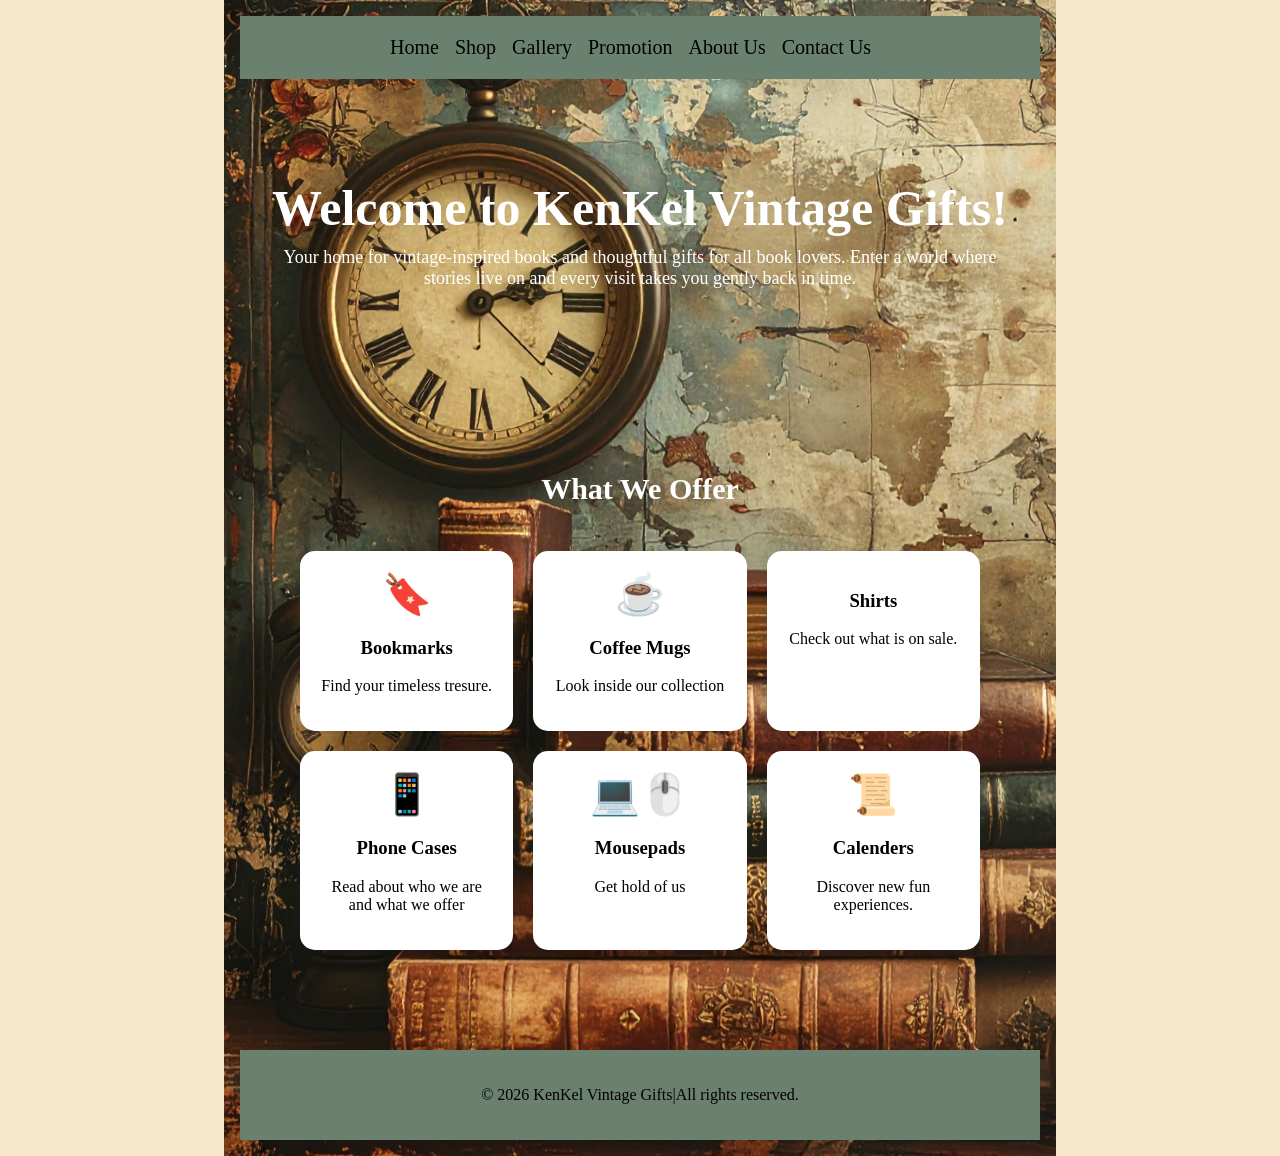
==== index.html @ f604f3a7 "80% done" ====
<!DOCTYPE html>
<html lang="en">
<head>
  <meta charset="UTF-8">
  <title>KenKel Gifts</title>
  <meta name="viewport" content="width=device-width, initial-scale=1.0">

 
 <link rel="stylesheet" href="index.css">
</head>

<body>
<body style="background-image: url('image002.png');">

<div class="navbar">
  <nav>
    <a href="index.html">Home</a>
    <a href="shop.html">Shop</a>
    <a href="gallery.html">Gallery</a>
    <a href="promotions.html">Promotion</a>
    <a href="about-us.html">About Us</a>
    <a href="contact-us.html">Contact Us</a>

  </nav>
</div>


<div class="hero">
  <h1>Welcome to KenKel Vintage Gifts!</h1>
  <p>Your home for vintage-inspired books and thoughtful gifts for all book lovers. Enter a world where stories live on and every visit takes you gently back in time.</p>
</div>

<div class="section">
  <h2>What We Offer</h2>

  <div class="cards">

    <div class="card">
      <div class="emoji">🔖</div>
      <h3>Bookmarks</h3> 
      <p>Find your timeless tresure.</p>
    </div>

    <div class="card">
      <div class="emoji">☕</div>
      <h3>Coffee Mugs</h3>
      <p>Look inside our collection</p>
    </div>

    <div class="card">
      <div class="emoji"></div>
      <h3>Shirts</h3>
      <p>Check out what is on sale.</p>
    </div>

    <div class="card">
      <div class="emoji">📱</div>
      <h3>Phone Cases</h3>
      <p>Read about who we are and what we offer</p>
    </div>
<div class="card">
      <div class="emoji">💻🖱️</div>
      <h3>Mousepads</h3>
      <p>Get hold of us </p>
    </div>

    <div class="card">
      <div class="emoji">📜</div>
      <h3>Calenders</h3>
      <p>Discover new fun experiences.</p>
    </div>
  </div>
</div>


<footer>
  <p>© 2026 KenKel Vintage Gifts|All rights reserved. </p>
</footer>

</body>
</html>
---- index.css ----
html { background: #F5E6CC;}
body { background: #6B8170; width: 800px; margin: 0 auto; padding: 1rem;
  
 

body {
  margin: 0;
  font-family: Arial, bold sans-serif;
  background: linear-gradient(135deg, #ffecd2, #fcb69f);
  color: #135deg;
}

.navbar {
  display: flex;
  padding: 20px 150px;
  font-size: 20px;
  background: #6B8170;
  backdrop-filter: blur(60px);
  position: sticky;
  top: 0;
}

.navbar a {
  text-decoration: none;
  color: black;
  display: inline-block;

}
.navbar nav {
  display: flex;
  gap: 16px;
}
.navbar a:hover {
  color: #ff9900;
}

.logo {
  font-weight: bold;
  font-size: 18px;
}

.nav-links a {
  margin-left: 40px;
  text-decoration: none;
  color: #ff5e78;
}

.hero {
  text-align: center;
  padding: 100px 20px;
  color: white
}

.hero h1 {
  font-size: 50px;
  margin: 0;
  color: white;
}

.hero p {
  font-size: 18px;
  margin-top: 10px;
}

.hero button {
  margin-top: 20px;
  padding: 12px 20px;
  border: none;
  background: #ff5e78;
  color: white;
  font-size: 16px;
  border-radius: 25px;
  cursor: pointer;
}

.hero button:hover {
  background: #ff2e63;
}


.section {
  padding: 40px;
  text-align: center;
}

.section h2 {
  font-size: 30px;
  color: white;
}


.cards {
  display: grid;
  grid-template-columns: repeat(auto-fit, minmax(200px, 1fr));
  gap: 20px;
  padding: 20px;
}

.card {
  background: white;
  padding: 20px;
  border-radius: 15px;
  transition: transform 0.3s;
  box-shadow: 0 8px 15px rgba(0,0,0,0.1);
}

.card:hover {
  transform: scale(1.05);
}

.emoji {
  font-size: 40px;
}


footer {
  text-align: center;
  padding: 20px;
  background:  #6B8170;
  margin-top: 40px;


}
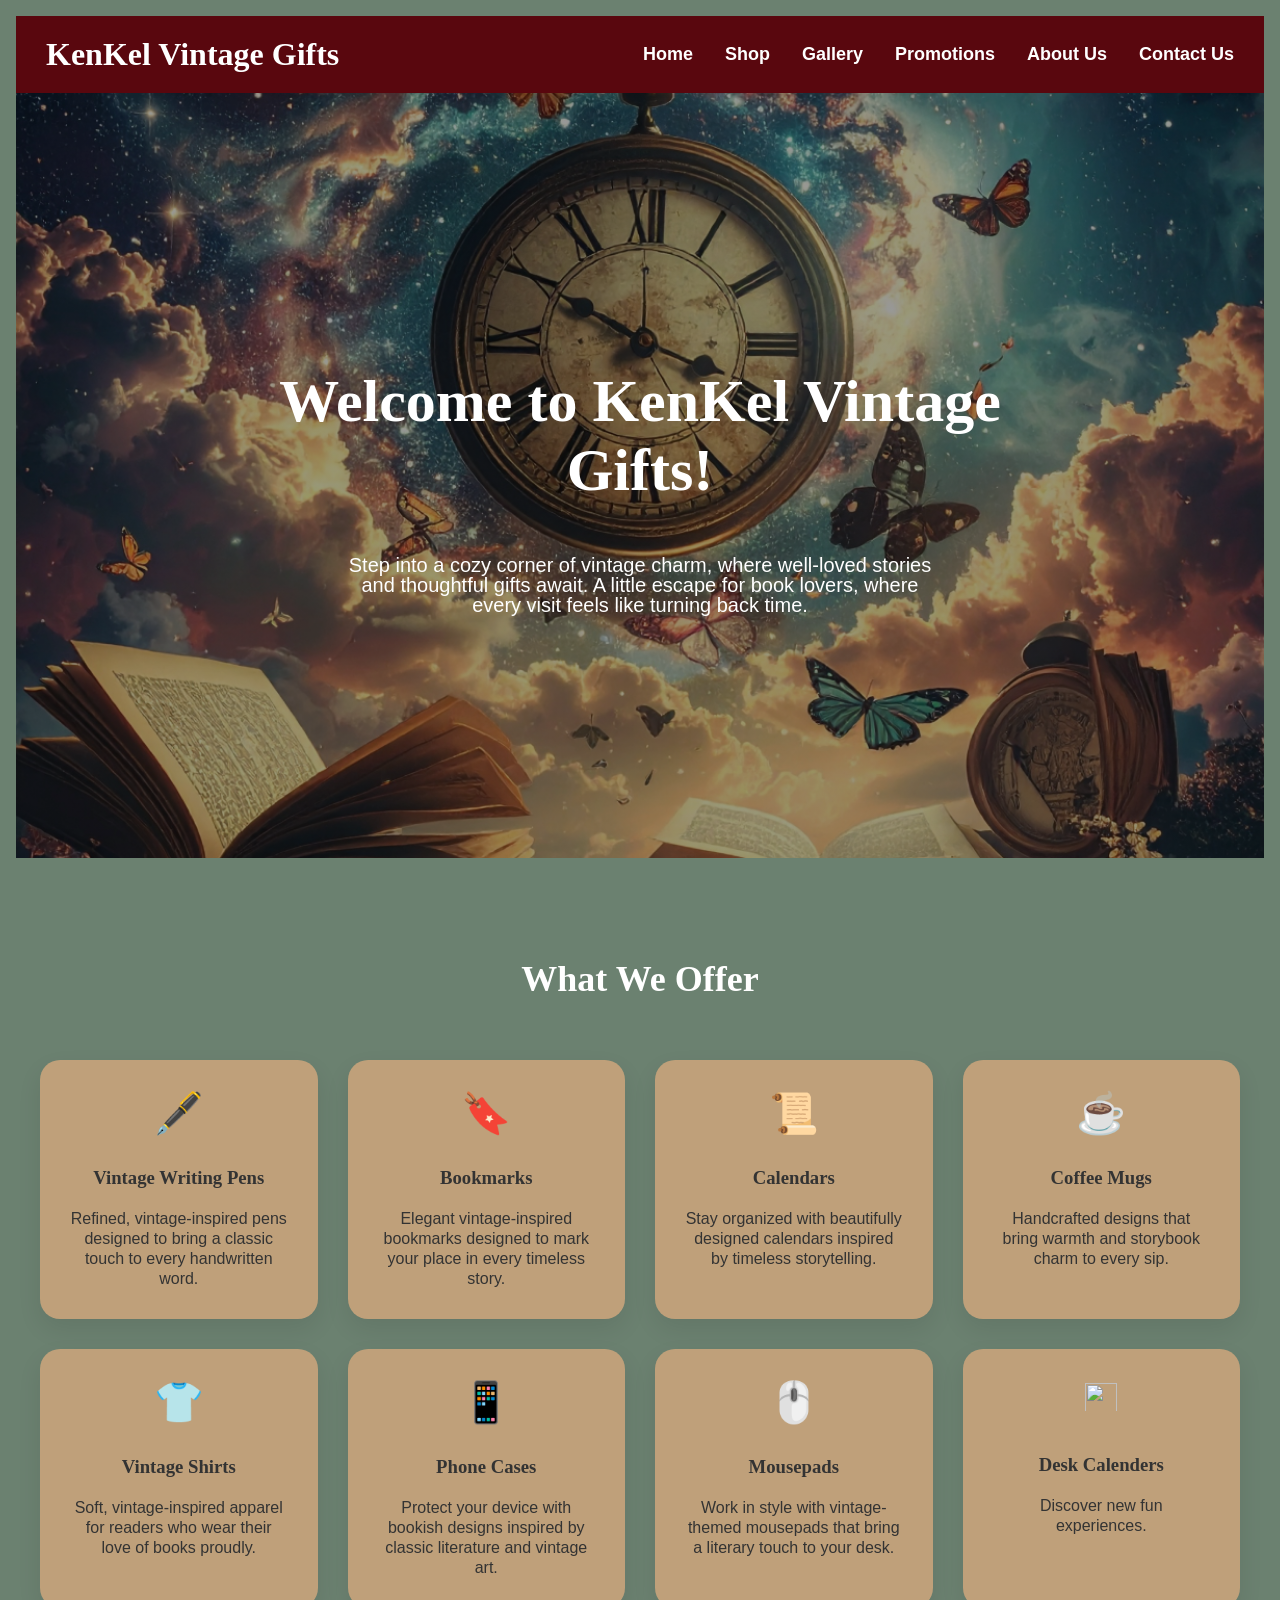
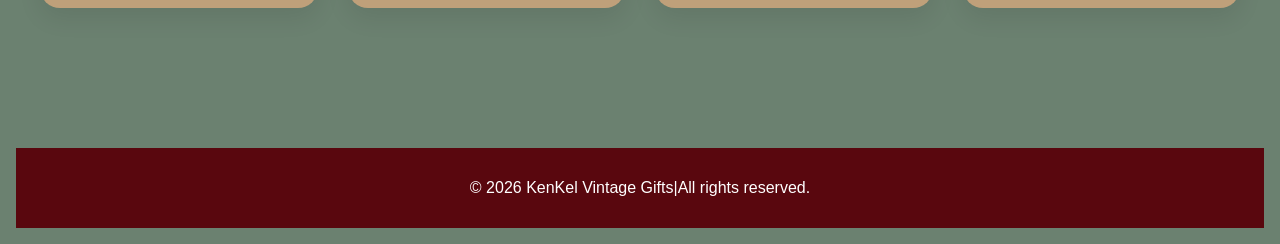
==== commit ba142cb1: "combined css" ====
--- a/index.html
+++ b/index.html
@@ -1,81 +1,96 @@
 <!DOCTYPE html>
 <html lang="en">
+
 <head>
   <meta charset="UTF-8">
-  <title>KenKel Gifts</title>
   <meta name="viewport" content="width=device-width, initial-scale=1.0">
 
- 
- <link rel="stylesheet" href="index.css">
+  <title>KenKel Vintage Gifts | Vintage Books & Unique Gifts</title>
+
+  <meta name="description" content="Welcome to KenKel Vintage Gifts. Explore vintage-inspired books, bookmarks, mugs, and unique gifts for book lovers.">
+
+ <link rel="stylesheet" href="Index2.css">
 </head>
 
+
 <body>
-<body style="background-image: url('image002.png');">
 
 <div class="navbar">
-  <nav>
+  <div class="logo">KenKel Vintage Gifts</div>
+
+  <nav class="nav-links">
     <a href="index.html">Home</a>
     <a href="shop.html">Shop</a>
     <a href="gallery.html">Gallery</a>
-    <a href="promotions.html">Promotion</a>
+    <a href="promotions.html">Promotions</a>
     <a href="about-us.html">About Us</a>
     <a href="contact-us.html">Contact Us</a>
-
   </nav>
 </div>
 
-
 <div class="hero">
   <h1>Welcome to KenKel Vintage Gifts!</h1>
-  <p>Your home for vintage-inspired books and thoughtful gifts for all book lovers. Enter a world where stories live on and every visit takes you gently back in time.</p>
+  <p>Step into a cozy corner of vintage charm, where well-loved stories and thoughtful gifts await. A little escape for book lovers, where every visit feels like turning back time.</p>
 </div>
 
 <div class="section">
   <h2>What We Offer</h2>
 
   <div class="cards">
+ <div class="card">
+<div class="emoji">🖋️</div>
+  <h3>Vintage Writing Pens</h3> 
+    <p>Refined, vintage-inspired pens designed to bring a classic touch to every handwritten word.</p>
+</div>
 
     <div class="card">
-      <div class="emoji">🔖</div>
-      <h3>Bookmarks</h3> 
-      <p>Find your timeless tresure.</p>
-    </div>
+  <div class="emoji">🔖</div>
+  <h3>Bookmarks</h3> 
+  <p>Elegant vintage-inspired bookmarks designed to mark your place in every timeless story.</p>
+</div>
 
     <div class="card">
-      <div class="emoji">☕</div>
-      <h3>Coffee Mugs</h3>
-      <p>Look inside our collection</p>
-    </div>
+  <div class="emoji">📜</div>
+  <h3>Calendars</h3>
+  <p>Stay organized with beautifully designed calendars inspired by timeless storytelling.</p>
+</div>
+
+ <div class="card">
+  <div class="emoji">☕</div>
+  <h3>Coffee Mugs</h3>
+  <p>Handcrafted designs that bring warmth and storybook charm to every sip.</p>
+</div>
 
     <div class="card">
-      <div class="emoji"></div>
-      <h3>Shirts</h3>
-      <p>Check out what is on sale.</p>
-    </div>
+  <div class="emoji">👕</div>
+  <h3>Vintage Shirts</h3>
+  <p>Soft, vintage-inspired apparel for readers who wear their love of books proudly.</p>
+</div>
 
     <div class="card">
-      <div class="emoji">📱</div>
-      <h3>Phone Cases</h3>
-      <p>Read about who we are and what we offer</p>
-    </div>
+  <div class="emoji">📱</div>
+  <h3>Phone Cases</h3>
+  <p>Protect your device with bookish designs inspired by classic literature and vintage art.</p>
+</div>
+
 <div class="card">
-      <div class="emoji">💻🖱️</div>
-      <h3>Mousepads</h3>
-      <p>Get hold of us </p>
-    </div>
+  <div class="emoji">🖱️</div>
+  <h3>Mousepads</h3>
+  <p>Work in style with vintage-themed mousepads that bring a literary touch to your desk.</p>
+</div>
 
     <div class="card">
-      <div class="emoji">📜</div>
-      <h3>Calenders</h3>
+      <div class="emoji">
+  <img src="images00.png">
+</div>
+      <h3>Desk Calenders</h3>
       <p>Discover new fun experiences.</p>
     </div>
   </div>
 </div>
 
 
-<footer>
+</body><footer>
   <p>© 2026 KenKel Vintage Gifts|All rights reserved. </p>
 </footer>
-
-</body>
 </html>
--- a/Index2.css
+++ b/Index2.css
@@ -0,0 +1,672 @@
+/* RESET */
+* {
+  margin: 0;
+  padding: 0;
+  box-sizing: border-box;
+}
+
+/* BASE */
+body {
+  font-family: Arial, sans-serif;
+  background: #fdf6f0;
+  color: #333;
+}
+
+/* NAVBAR */
+.navbar {
+  display: flex;
+  align-items: center;
+  justify-content: space-between;
+  background: #59070E;
+  color: white;
+  padding: 20px 30px;
+  position: sticky;
+  top: 0;
+  flex-wrap: wrap;
+}
+
+.logo {
+  font-size: 22px;
+  font-weight: bold;
+}
+
+.nav-links {
+  display: flex;
+  align-items: center;
+  gap: 20px;
+  flex-wrap: wrap;
+}
+
+.navbar a {
+  text-decoration: none;
+  color: white;
+  font-size: 18px;
+}
+
+.navbar a:hover {
+  color: #ffd27f;
+}
+
+.search-bar input {
+  padding: 8px;
+  width: 250px;
+  max-width: 100%;
+  border-radius: 4px;
+  border: none;
+}
+
+.cart {
+  background:#D26C3C;
+  padding: 8px 12px;
+  border-radius: 5px;
+  cursor: pointer;
+}
+
+/* HERO */
+.hero {
+  min-height: 85vh;
+  display: flex;
+  flex-direction: column;
+  justify-content: center;
+  align-items: center;
+  text-align: center;
+
+  padding: 40px 20px;
+
+  background: linear-gradient(rgba(0,0,0,0.4), rgba(0,0,0,0.4)),
+              url("image38.png") center/cover no-repeat;
+
+  color: white;
+}
+
+.hero h1 {
+  font-size: 60px;
+  max-width: 900px;
+  color: white;
+}
+
+.hero p {
+  font-size: 20px;
+  margin-top: 20px;
+  max-width: 600px;
+  color: white;
+}
+
+/* SECTION */
+.section {
+  padding: 80px 20px;
+  text-align: center;
+}
+
+.section h2 {
+  font-size: 36px;
+  margin-bottom: 40px;
+  color:white;
+}
+
+/* CARDS */
+.cards {
+  max-width: 1200px;
+  margin: 0 auto;
+
+  display: grid;
+  grid-template-columns: repeat(auto-fit, minmax(250px, 1fr));
+  gap: 30px;
+}
+
+.card {
+  background:#BFA07A;
+  padding: 30px;
+  border-radius: 20px;
+  text-align: center;
+
+  box-shadow: 0 10px 25px rgba(0,0,0,0.08);
+  transition: all 0.3s ease;
+}
+
+.card:hover {
+  transform: translateY(-8px);
+}
+
+.emoji {
+  font-size: 40px;
+  margin-bottom: 10px;
+}
+
+.emoji img {
+  width: 32px;
+  height: 32px;
+  object-fit: contain;
+}
+
+.logo {
+  font-size: 12px;
+  font-weight: bold;
+  color: white;
+}
+
+.search-bar input {
+  padding: 8px;
+  width: 250px;
+  max-width: 100%;
+  border-radius: 4px;
+  border: none;
+}
+
+.nav-links {
+  display: flex;
+  align-items: center;
+  gap: 20px;
+  flex-wrap: wrap;
+}
+
+/* PRODUCTS GRID */
+.products {
+  display: grid;
+  grid-template-columns: repeat(auto-fit, minmax(220px, 1fr));
+  gap: 2rem;
+  padding: 20px;
+}
+
+.product {
+  background: #EDDFCA;
+  border-radius: 2rem;
+  overflow: hidden;
+  transition: 0.3s;
+  position: relative;
+}
+
+.product:hover {
+  transform: translateY(-6px);
+  box-shadow: 0 10px 20px rgba(0,0,0,0.15);
+}
+
+.product img {
+  width: 100%;
+  height: auto;
+}
+
+.product-content {
+  padding: 15px;
+}
+
+.price {
+  color: #59070E;
+  font-weight: bold;
+  margin: 10px 0;
+}
+
+.badge {
+  position: absolute;
+  top: 10px;
+  left: 10px;
+  background: #59070E;
+  color: white;
+  padding: 5px 8px;
+  font-size: 12px;
+  border-radius: 5px;
+}
+
+button {
+  width: 100%;
+  padding: 10px;
+  border: none;
+  background: #D26C3C;
+  cursor: pointer;
+  border-radius: 5px;
+}
+
+button:hover {
+  background: #f7ca00;
+}
+
+/* FOOTER */
+footer {
+  text-align: center;
+  padding: 30px;
+  background: #59070E;
+  color: white;
+  margin-top: 60px;
+}
+
+/* MOBILE */
+@media (max-width: 768px) {
+
+  .navbar {
+    flex-direction: column;
+    align-items: flex-start;
+  }
+
+  .search-bar input {
+    width: 100%;
+    margin: 10px 0;
+  }
+
+  .nav-links {
+    flex-direction: column;
+    align-items: flex-start;
+    gap: 10px;
+  }
+
+  .hero {
+    padding: 50px 20px;
+  }
+
+  .hero h1 {
+    font-size: 28px;
+  }
+
+  .hero p {
+    font-size: 16px;
+  }
+}
+
+h1 {
+  font-family: 'Trade Winds', cursive;
+  padding: 20px;
+  text-align: center;
+}
+h1 {
+  font-size: 2.5rem;
+}
+
+
+main {
+  grid-area: main;
+  background: #EDDFCA;
+  padding: 40px;
+}
+
+
+
+.gallery {
+  display: grid;
+  grid-template-columns: repeat(auto-fit, minmax(200px, 1fr));
+  gap: 15px;
+  padding: 20px;
+}
+
+.gallery img {
+  width: 100%;
+  height: 200px;
+  object-fit: cover;
+  border-radius: 8px;
+  transition: transform 0.3s;
+}
+
+.gallery img:hover {
+  transform: scale(1.05);
+}
+
+@media (max-width: 768px) {
+  body {
+    padding: 1rem;
+  }
+
+  h1 {
+    font-size: 1.8rem;
+  }
+
+  .gallery {
+    grid-template-columns: repeat(auto-fit, minmax(150px, 1fr));
+  }
+}
+
+
+@media (max-width: 480px) {
+  body {
+    padding: 0.5rem;
+  }
+
+  h1 {
+    font-size: 1.5rem;
+  }
+
+  .gallery {
+    grid-template-columns: 1fr 1fr;
+    gap: 10px;
+  }
+
+  .home-button {
+    display: block;
+    text-align: center;
+    margin: 10px auto;
+  }
+}
+
+body {
+  background: #6B8170;
+  margin: 0;
+  padding: 1rem;
+}
+
+/* Title */
+h1 {
+  text-align: center;
+  padding: 20px;
+  color: white;
+}
+
+/* Navigation */
+.nav {
+  text-align: center;
+  padding: 10px;
+  background: #007BFF;
+}
+
+.nav a {
+  color: white;
+  margin: 0 10px;
+  text-decoration: none;
+  font-weight: bold;
+}
+
+
+
+.promotions {
+  display: grid;
+  grid-template-columns: repeat(auto-fit, minmax(220px, 1fr));
+  gap: 10rem;
+  padding: 20px;
+}
+
+/* Cards */
+.promo-card {
+  background: #FFE3BB;
+  border-radius: 10px;
+  padding: 15px;
+  text-align: center;
+  box-shadow: 0 4px 10px rgba(0,0,0,0.1);
+}
+
+/* Images */
+.promo-card img {
+  width: 100%;
+  height: auto; 
+  border-radius: 8px;
+}
+
+/* Text */
+.promo-card h3 {
+  margin: 10px 0;
+  color: #333;
+}
+
+.discount {
+  color: #8C0327;
+  font-size: 18px;
+  margin: 5px 0;
+  font-weight: bold;
+}
+
+/* Button */
+.promo-card button {
+  padding: 10px;
+  border: none;
+  background: #D26C3C;
+  color: white;
+  border-radius: 5px;
+  cursor: pointer;
+  width: 100%; 
+}
+
+.banner .home-button {
+  position: absolute;
+  left: 15px;
+}
+.promo-card button:hover {
+  background: #0056b3;
+}
+
+@media (max-width: 600px) {
+  .banner {
+    font-size: 2rem;
+    padding: 25px 10px;
+  }
+
+  .nav a {
+    display: block;
+    margin: 5px 0;
+  }
+
+
+}
+
+@media (max-width: 600px) {
+  .banner .home-button {
+    position: static;
+    margin-bottom: 10px;
+  }
+
+  .banner {
+    flex-direction: column;
+  }
+}
+.logo {
+  font-size: 2rem;
+  font-weight: bold;
+  font-family: 'Trade Winds', cursive;
+}
+
+.nav-links {
+  display: flex;
+  gap:2rem;
+}
+
+.nav-links a {
+  color: white;
+  text-decoration: none;
+  font-weight: bold;
+}
+
+/* Headings */
+h1 {
+  font-family: 'Trade Winds', cursive;
+  text-align: center;
+  padding: 20px;
+  color: #3B2F2F;
+}
+
+h2, h3 {
+  font-family: 'Special Elite', cursive;
+  padding: 10px;
+}
+
+/* Text */
+p {
+  line-height: 1.6;
+}
+
+
+/* Layout container */
+.about-container {
+  display: flex;
+  flex-wrap: wrap; /* ✅ allows stacking */
+  max-width: 900px;
+  margin: auto;
+  background: #fff8e7;
+  border-radius: 10px;
+  overflow: hidden;
+  box-shadow: 0 4px 10px rgba(0,0,0,0.1);
+}
+
+/* Image side */
+.about-image {
+  flex: 1;
+  min-width: 250px;
+}
+
+.about-image img {
+  width: 100%;
+  height: auto; /* ✅ responsive fix */
+  display: block;
+}
+
+/* Text side */
+.about-text {
+  flex: 1;
+  min-width: 250px;
+  padding: 25px;
+}
+
+.about-text h2 {
+  margin-top: 0;
+  color: #4B2E2B;
+}
+
+.about-text p {
+  color: #555;
+}
+
+/* Optional sections */
+main {
+  background: #EDDFCA;
+  padding: 40px;
+}
+
+
+/* 📱 MOBILE FIX */
+@media (max-width: 700px) {
+
+  .about-container {
+    flex-direction: column;
+  }
+
+  header {
+    padding: 40px 20px;
+  }
+
+  main {
+    padding: 20px;
+  }
+
+  h1 {
+    font-size: 22px;
+  }
+}
+
+html { background: #F5E6CC;}
+body { background: #6B8170; width:1rem margin: 0 auto; padding: 1rem;
+
+
+
+  h1 { font-family: 'Trade Winds', cursive; padding: 30px}
+  h2 { font-family: 'special Elite', cursive; padding: 20px}
+  h3 { font-family: 'special Elite', cursive; padding: 20px}
+
+  @media (max-width: 400px) {
+    .container {
+      grid-template-columns: 1fr;
+      grid-template-rows: auto;
+      grid-template-areas:
+      "main";
+    }
+  }
+  p {
+    line-height: 20px;
+  }
+  main { grid-area: main; background: #EDDFCA; padding: 40px; }
+
+
+
+{
+  font-family: Arial, sans-serif;
+  margin: 0;
+  background: #f4f6f9;
+}
+
+h1 {
+  text-align: center;
+  padding: 20px;
+  color: #333;
+}
+
+/* Container */
+.contact-container {
+  display: flex;
+  flex-wrap: wrap;
+  max-width: 900px;
+  margin: auto;
+  background: #fff;
+  border-radius: 10px;
+  box-shadow: 0 4px 12px rgba(0,0,0,0.1);
+  overflow: hidden;
+}
+
+/* Left column (info with images) */
+.contact-info {
+  flex: 1;
+  padding: 20px;
+  background: #D26C3C;
+  color: black;
+}
+
+.contact-info h2 {
+  margin-top: 0;
+}
+
+.info-item {
+  display: flex;
+  align-items: center;
+  margin: 15px 0;
+}
+
+.info-item i {
+  font-size: 30px;
+  margin-right: 10px;
+  width: 25px;
+  text-align: center;
+}
+.social-icons a {
+  margin: 0 10px;
+  color: #333;
+  font-size:15px;
+  text-decoration: none;
+}
+
+.social-icons a:hover {
+  color: #0077b5; /* change on hover */
+}
+
+/* Right column (form) */
+.contact-form {
+  flex: 1;
+  padding: 20px;
+}
+
+.contact-form input,
+.contact-form textarea {
+  width: 100%;
+  padding: 10px;
+  margin: 10px 0;
+  border: 1px solid #ccc;
+  border-radius: 5px;
+}
+
+.contact-form button {
+  width: 100%;
+  padding: 10px;
+  background: #D26C3C;
+  color: white;
+  border: none;
+  border-radius: 5px;
+  cursor: pointer;
+}
+
+.contact-form button:hover {
+  background: #0056b3;
+}
+
+/* Responsive */
+@media (max-width: 700px) {
+  .contact-container {
+    flex-direction: column;
+  }
+}
+footer {
+  text-align: center;
+  padding: 30px;
+  background: #6B8170;
+  color: white;
+  margin-top: 60px;
+}
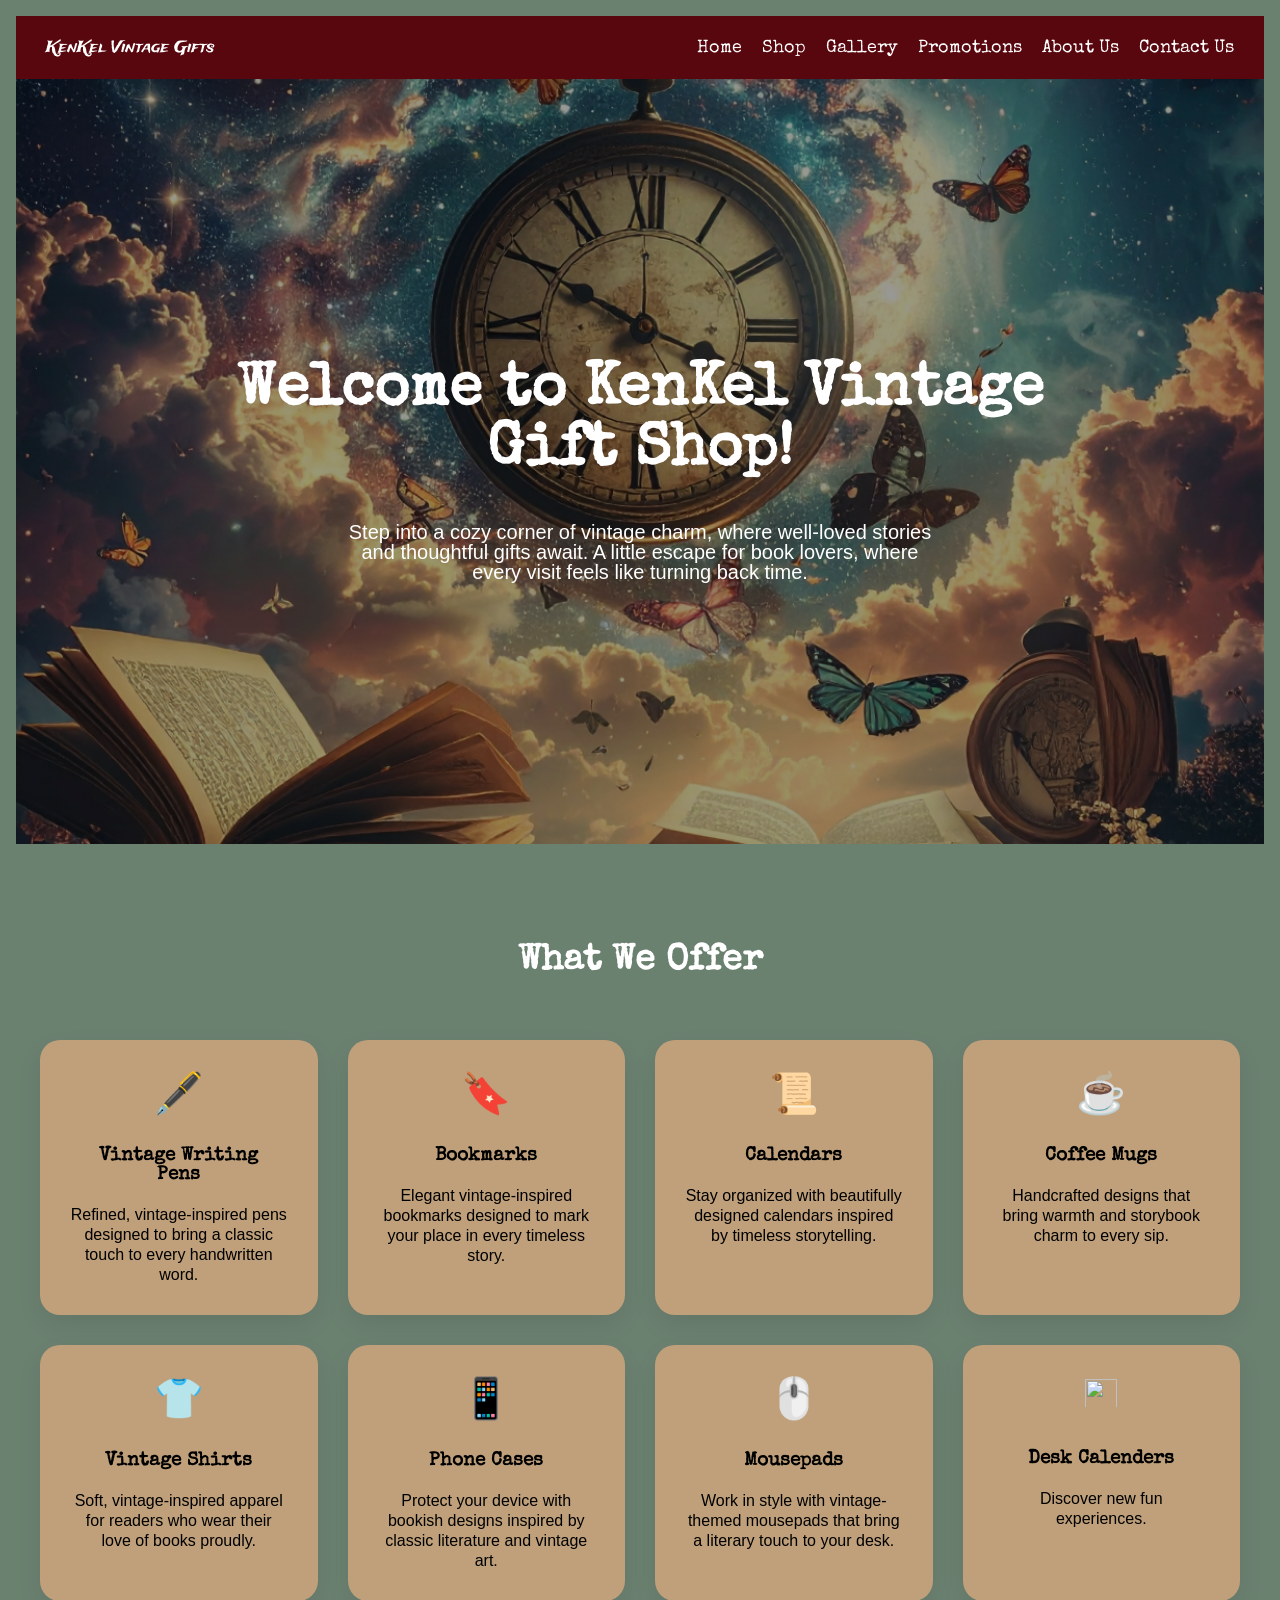
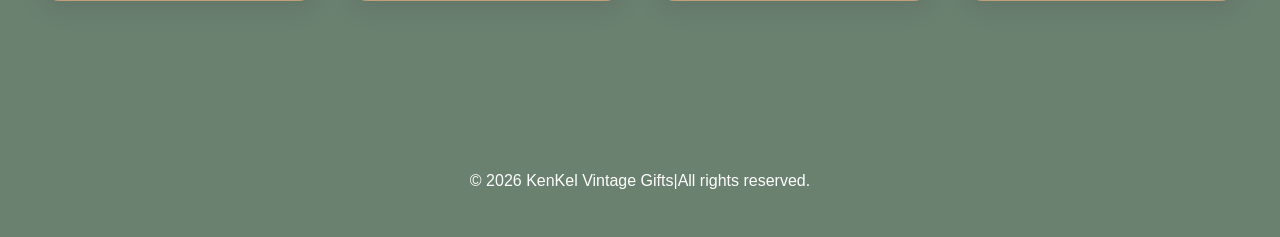
==== commit f59ef5ca: "css updated" ====
--- a/index.html
+++ b/index.html
@@ -2,6 +2,7 @@
 <html lang="en">
 
 <head>
+
   <meta charset="UTF-8">
   <meta name="viewport" content="width=device-width, initial-scale=1.0">
 
@@ -9,27 +10,29 @@
 
   <meta name="description" content="Welcome to KenKel Vintage Gifts. Explore vintage-inspired books, bookmarks, mugs, and unique gifts for book lovers.">
 
- <link rel="stylesheet" href="Index2.css">
+    <link href="https://fonts.googleapis.com/css2?family=Trade+Winds&family=Special+Elite&family=Lugrasimo&display=swap" rel="stylesheet">
+
+
+ <link rel="stylesheet" href="index.css">
 </head>
-
 
 <body>
 
 <div class="navbar">
-  <div class="logo">KenKel Vintage Gifts</div>
+    <div class="logo">KenKel Vintage Gifts</div>
 
-  <nav class="nav-links">
-    <a href="index.html">Home</a>
-    <a href="shop.html">Shop</a>
-    <a href="gallery.html">Gallery</a>
-    <a href="promotions.html">Promotions</a>
-    <a href="about-us.html">About Us</a>
-    <a href="contact-us.html">Contact Us</a>
-  </nav>
+    <nav class="nav-links">
+        <a href="index.html">Home</a>
+        <a href="shop.html">Shop</a>
+        <a href="gallery.html">Gallery</a>
+        <a href="promotions.html">Promotions</a>
+        <a href="about-us.html">About Us</a>
+        <a href="contact-us.html">Contact Us</a>
+    </nav>
 </div>
 
 <div class="hero">
-  <h1>Welcome to KenKel Vintage Gifts!</h1>
+  <h1>Welcome to KenKel Vintage Gift Shop!</h1>
   <p>Step into a cozy corner of vintage charm, where well-loved stories and thoughtful gifts await. A little escape for book lovers, where every visit feels like turning back time.</p>
 </div>
 
@@ -90,7 +93,9 @@
 </div>
 
 
-</body><footer>
+</body>
+
+<footer>
   <p>© 2026 KenKel Vintage Gifts|All rights reserved. </p>
 </footer>
-</html>+</html>
--- a/index.css
+++ b/index.css
@@ -0,0 +1,621 @@
+/* RESET */
+* {
+  margin: 0;
+  padding: 0;
+  box-sizing: border-box;
+}
+
+
+body {
+  font-family: Arial, sans-serif;
+  background: #fdf6f0;
+  color: black;
+}
+
+.navbar {
+  display: flex;
+  align-items: center;
+  justify-content: space-between;
+  background: #59070E;
+  color: white;
+  padding: 20px 30px;
+  position: sticky;
+  top: 0;
+  flex-wrap: wrap;
+  font-family: "Trade Winds", cursive;
+
+}
+navbar a {
+  text-decoration: none;
+  color: white;
+  font-size: 18px;
+  font-family: 'Special Elite', cursive;
+}
+
+
+.nav-links {
+  display: flex;
+  align-items: center;
+  gap: 20px;
+  flex-wrap: wrap;
+  font-family: 'Special Elite', cursive;
+
+}
+
+.navbar a {
+  text-decoration: none;
+  color: white;
+  font-size: 18px;
+  font-family: 'special Elite', cursive;
+}
+
+.navbar a:hover {
+  color: #ffd27f;
+}
+
+.search-bar input {
+  padding: 8px;
+  width: 250px;
+  max-width: 100%;
+  border-radius: 4px;
+  border: none;
+}
+
+.cart {
+  background:#D26C3C;
+  padding: 8px 12px;
+  border-radius: 5px;
+  cursor: pointer;
+}
+
+/* HERO */
+.hero {
+  min-height: 85vh;
+  display: flex;
+  flex-direction: column;
+  justify-content: center;
+  align-items: center;
+  text-align: center;
+
+  padding: 40px 20px;
+
+  background: linear-gradient(rgba(0,0,0,0.4), rgba(0,0,0,0.4)),
+              url("media/image38.png") center/cover no-repeat;
+
+  color: white;
+}
+
+.hero h1 {
+  font-size: 60px;
+  max-width: 900px;
+  color: white;
+}
+
+.hero p {
+  font-size: 20px;
+  margin-top: 20px;
+  max-width: 600px;
+  color: white;
+}
+
+/* SECTION */
+.section {
+  padding: 80px 20px;
+  text-align: center;
+}
+
+.section h2 {
+  font-size: 36px;
+  margin-bottom: 40px;
+  color:white;
+}
+
+/* CARDS */
+.cards {
+  max-width: 1200px;
+  margin: 0 auto;
+
+  display: grid;
+  grid-template-columns: repeat(auto-fit, minmax(250px, 1fr));
+  gap: 30px;
+}
+
+.card {
+  background:#BFA07A;
+  padding: 30px;
+  border-radius: 20px;
+  text-align: center;
+
+  box-shadow: 0 10px 25px rgba(0,0,0,0.08);
+  transition: all 0.3s ease;
+}
+
+.card:hover {
+  transform: translateY(-8px);
+}
+
+.emoji {
+  font-size: 40px;
+  margin-bottom: 10px;
+}
+
+.emoji img {
+  width: 32px;
+  height: 32px;
+  object-fit: contain;
+}
+
+.search-bar input {
+  padding: 8px;
+  width: 250px;
+  max-width: 100%;
+  border-radius: 4px;
+  border: none;
+}
+
+.nav-links {
+  display: flex;
+  align-items: center;
+  gap: 20px;
+  flex-wrap: wrap;
+  font-family: Arial, sans-serif;
+}
+
+/* PRODUCTS GRID */
+.products {
+  display: grid;
+  grid-template-columns: repeat(auto-fit, minmax(220px, 1fr));
+  gap: 2rem;
+  padding: 20px;
+}
+
+.product {
+  background: #EDDFCA;
+  border-radius: 2rem;
+  overflow: hidden;
+  transition: 0.3s;
+  position: relative;
+}
+
+.product:hover {
+  transform: translateY(-6px);
+  box-shadow: 0 10px 20px rgba(0,0,0,0.15);
+}
+
+.product img {
+  width: 100%;
+  height: auto;
+}
+
+.product-content {
+  padding: 15px;
+}
+
+.price {
+  color: #59070E;
+  font-weight: bold;
+  margin: 10px 0;
+}
+
+.badge {
+  position: absolute;
+  top: 10px;
+  left: 10px;
+  background: #59070E;
+  color: white;
+  padding: 5px 8px;
+  font-size: 12px;
+  border-radius: 5px;
+}
+
+button {
+  width: 100%;
+  padding: 10px;
+  border: none;
+  background: #D26C3C;
+  cursor: pointer;
+  border-radius: 5px;
+}
+
+button:hover {
+  background: #f7ca00;
+}
+
+/* FOOTER */
+footer {
+  text-align: center;
+  padding: 30px;
+  background: #59070E;
+  color: white;
+  margin-top: 60px;
+}
+
+/* MOBILE */
+@media (max-width: 768px) {
+
+  .navbar {
+    flex-direction: column;
+    align-items: flex-start;
+  }
+
+  .search-bar input {
+    width: 100%;
+    margin: 10px 0;
+  }
+
+  .hero {
+    padding: 50px 20px;
+  }
+
+  .hero h1 {
+    font-size: 28px;
+  }
+
+  .hero p {
+    font-size: 16px;
+  }
+}
+
+h1 {
+  font-family: 'Trade Winds', cursive;
+  padding: 20px;
+  text-align: center;
+  font-size: 2.5rem;
+}
+
+
+main {
+  grid-area: main;
+  background: #EDDFCA;
+  padding: 40px;
+}
+
+
+
+.gallery {
+  display: grid;
+  grid-template-columns: repeat(auto-fit, minmax(200px, 1fr));
+  gap: 15px;
+  padding: 20px;
+}
+
+.gallery img {
+  width: 100%;
+  height: 200px;
+  object-fit: cover;
+  border-radius: 8px;
+  transition: transform 0.3s;
+}
+
+.gallery img:hover {
+  transform: scale(1.05);
+}
+
+@media (max-width: 768px) {
+  body {
+    padding: 1rem;
+  }
+
+  h1 {
+    font-size: 1.8rem;
+  }
+
+  .gallery {
+    grid-template-columns: repeat(auto-fit, minmax(150px, 1fr));
+  }
+}
+
+
+@media (max-width: 480px) {
+  body {
+    padding: 0.5rem;
+  }
+
+  h1 {
+    font-size: 1.5rem;
+  }
+
+  .gallery {
+    grid-template-columns: 1fr 1fr;
+    gap: 10px;
+  }
+
+}
+
+body {
+  background: #6B8170;
+  margin: 0;
+  padding: 1rem;
+}
+
+/* Title */
+h1 {
+  text-align: center;
+  padding: 20px;
+  color: white;
+}
+.promotions {
+  display: grid;
+  grid-template-columns: repeat(auto-fit, minmax(220px, 1fr));
+  gap: 10rem;
+  padding: 20px;
+}
+
+/* Cards */
+.promo-card {
+  background: #FFE3BB;
+  border-radius: 10px;
+  padding: 15px;
+  text-align: center;
+  box-shadow: 0 4px 10px rgba(0,0,0,0.1);
+}
+
+/* Images */
+.promo-card img {
+  width: 100%;
+  height: auto; 
+  border-radius: 8px;
+}
+
+/* Text */
+.promo-card h3 {
+  margin: 10px 0;
+  color: black;
+}
+
+.discount {
+  color: #8C0327;
+  font-size: 18px;
+  margin: 5px 0;
+  font-weight: bold;
+}
+
+/* Button */
+.promo-card button {
+  padding: 10px;
+  border: none;
+  background: #D26C3C;
+  color: white;
+  border-radius: 5px;
+  cursor: pointer;
+  width: 100%; 
+}
+
+.banner .home-button {
+  position: absolute;
+  left: 15px;
+}
+.promo-card button:hover {
+  background: #0056b3;
+}
+
+@media (max-width: 600px) {
+  .banner {
+    font-size: 2rem;
+    padding: 25px 10px;
+  }
+
+  .nav a {
+    display: block;
+    margin: 5px 0;
+  }
+}
+@media (max-width: 600px) {
+  .banner .home-button {
+    position: static;
+    margin-bottom: 10px;
+  }
+
+  .banner {
+    flex-direction: column;
+  }
+}
+
+/* Headings */
+h1 {
+  font-family: 'Trade Winds', cursive;
+  text-align: center;
+  padding: 20px;
+  color: #3B2F2F;
+}
+
+h2, h3 {
+  font-family: 'Special Elite', cursive;
+  padding: 10px;
+}
+
+/* Text */
+p {
+  line-height: 1.6;
+}
+
+
+/* Layout container */
+.about-container {
+  display: flex;
+  flex-wrap: wrap; /* ✅ allows stacking */
+  max-width: 900px;
+  margin: auto;
+  background: #fff8e7;
+  border-radius: 10px;
+  overflow: hidden;
+  box-shadow: 0 4px 10px rgba(0,0,0,0.1);
+}
+
+/* Image side */
+.about-image {
+  flex: 1;
+  min-width: 250px;
+}
+
+.about-image img {
+  width: 100%;
+  height: auto; /* ✅ responsive fix */
+  display: block;
+}
+
+/* Text side */
+.about-text {
+  flex: 1;
+  min-width: 250px;
+  padding: 25px;
+}
+
+.about-text h2 {
+  margin-top: 0;
+  color: #4B2E2B;
+}
+
+.about-text p {
+  color: #555;
+}
+
+/* Optional sections */
+main {
+  background: #EDDFCA;
+  padding: 40px;
+}
+
+
+@media (max-width: 700px) {
+
+  .about-container {
+    flex-direction: column;
+  }
+
+  header {
+    padding: 40px 20px;
+  }
+
+  main {
+    padding: 20px;
+  }
+
+  h1 {
+    font-size: 22px;
+  }
+}
+
+html { background: #F5E6CC;}
+body { background: #6B8170; width:1rem margin: 0 auto; padding: 1rem;
+
+  h1 { font-family: 'special Elite', cursive; padding: 30px}
+  h2 { font-family: 'special Elite', cursive; padding: 20px}
+  h3 { font-family: 'special Elite', cursive; padding: 20px}
+
+  @media (max-width: 400px) {
+    .container {
+      grid-template-columns: 1fr;
+      grid-template-rows: auto;
+      grid-template-areas:
+      "main";
+    }
+  }
+  p {
+    line-height: 20px;
+  }
+  main { grid-area: main; background: #EDDFCA; padding: 40px; }
+
+
+
+/*{*/
+/*  font-family: Arial, sans-serif;*/
+/*  margin: 0;*/
+/*  background: #f4f6f9;*/
+/*}*/
+
+h1 {
+  text-align: center;
+  padding: 20px;
+  color: black;
+}
+
+/* Container */
+.contact-container {
+  display: flex;
+  flex-wrap: wrap;
+  max-width: 900px;
+  margin: auto;
+  background: #fff;
+  border-radius: 10px;
+  box-shadow: 0 4px 12px rgba(0,0,0,0.1);
+  overflow: hidden;
+}
+
+/* Left column (info with images) */
+.contact-info {
+  flex: 1;
+  padding: 20px;
+  background: #D26C3C;
+  color: black;
+}
+
+.contact-info h2 {
+  margin-top: 0;
+}
+
+.info-item {
+  display: flex;
+  align-items: center;
+  margin: 15px 0;
+}
+
+.info-item i {
+  font-size: 30px;
+  margin-right: 10px;
+  width: 25px;
+  text-align: center;
+}
+.social-icons a {
+  margin: 0 10px;
+  color: black;
+  font-size:15px;
+  text-decoration: none;
+}
+
+.social-icons a:hover {
+  color: #0077b5; /* change on hover */
+}
+
+/* Right column (form) */
+.contact-form {
+  flex: 1;
+  padding: 20px;
+}
+
+.contact-form input,
+.contact-form textarea {
+  width: 100%;
+  padding: 10px;
+  margin: 10px 0;
+  border: 1px solid #ccc;
+  border-radius: 5px;
+}
+
+.contact-form button {
+  width: 100%;
+  padding: 10px;
+  background: #D26C3C;
+  color: white;
+  border: none;
+  border-radius: 5px;
+  cursor: pointer;
+}
+
+.contact-form button:hover {
+  background: #0056b3;
+}
+
+/* Responsive */
+@media (max-width: 700px) {
+  .contact-container {
+    flex-direction: column;
+  }
+}
+footer {
+  text-align: center;
+  padding: 30px;
+  background: #6B8170;
+  color: white;
+  margin-top: 60px;
+}
